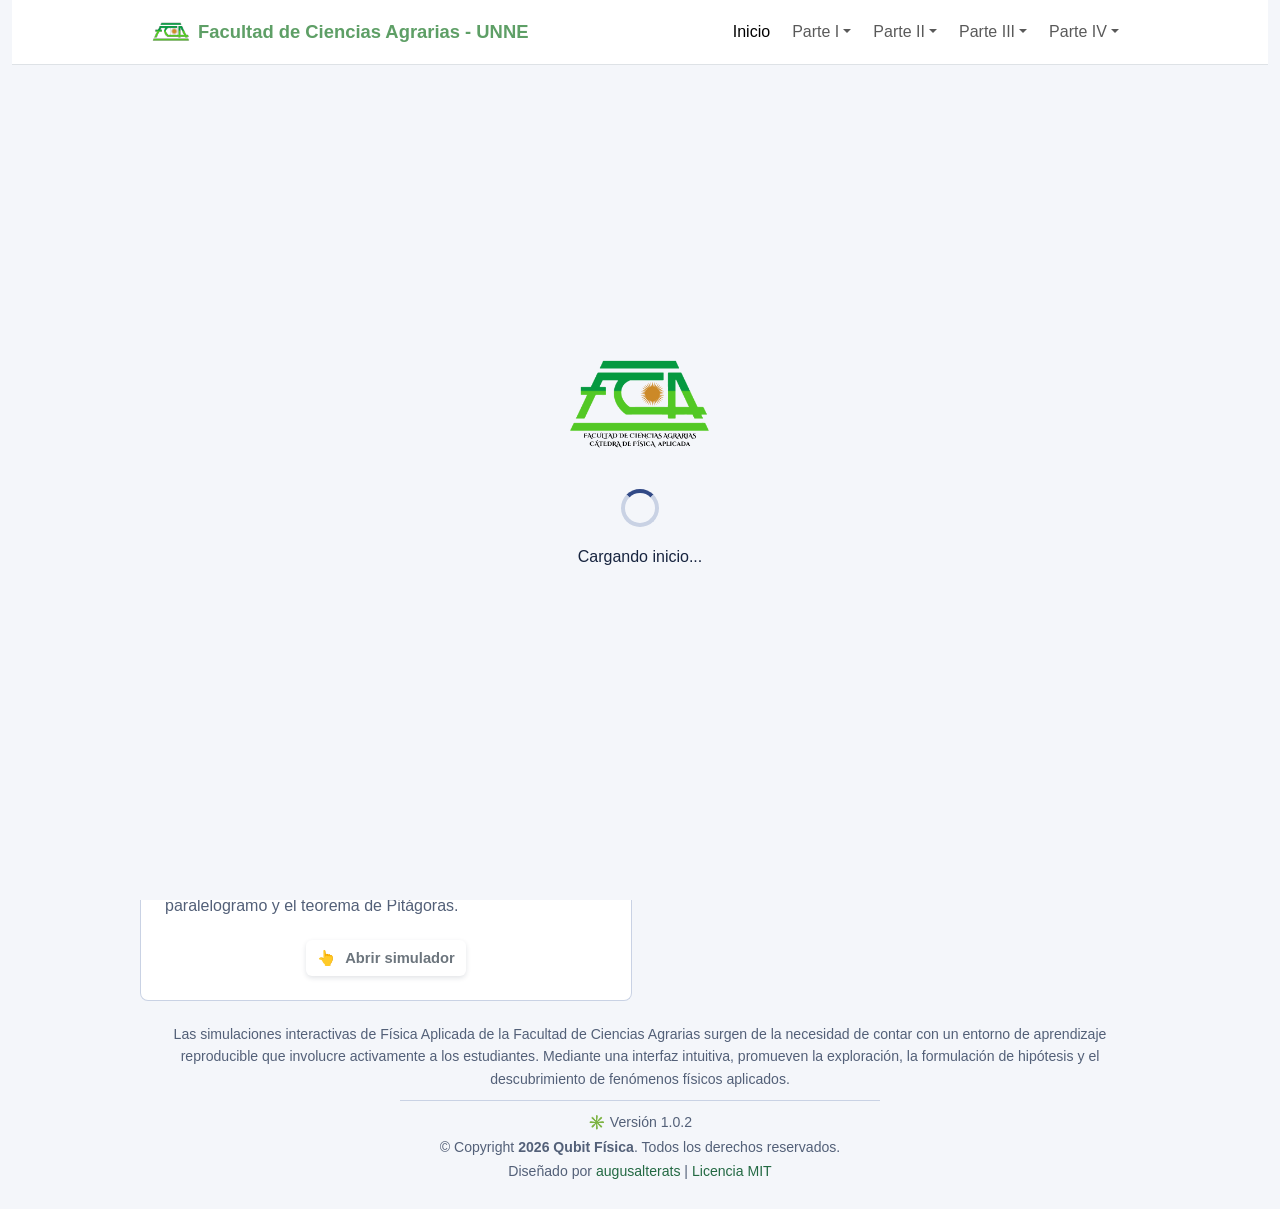
==== index.html @ 353f34c0 "fuerzas" ====
<!doctype html>
<html lang="es">

<head>
  <meta charset="utf-8">
  <meta name="viewport" content="width=device-width, initial-scale=1">
  <meta name="description" content="Selecciona un instrumento para practicar mediciones de Física.">
  <title>Simuladores | Física Aplicada</title>
  <link rel="icon" type="image/svg+xml" href="icoQubit.svg">
  <link href="https://cdn.jsdelivr.net/npm/bootstrap@5.3.3/dist/css/bootstrap.min.css" rel="stylesheet">
  <style>
    :root {
      color-scheme: light;
      --tinta: #17243f;
      --azul: #314986;
      --verde: #236943;
      --verde-marca: #4b8f57;
      --verde-marca-claro: #5e9f66;
      --fondo: #f4f6fa;
      --linea: #c9d2e4;
    }

    * {
      box-sizing: border-box;
    }

    body {
      min-height: 100vh;
      margin: 0;
      padding: 0 12px 24px;
      background: var(--fondo);
      color: var(--tinta);
      font-family: Arial, sans-serif;
    }

    #particulas {
      position: fixed;
      z-index: 0;
      inset: 0;
      display: block;
      width: 100%;
      height: 100%;
      pointer-events: none;
    }

    .barra-sitio {
      position: relative;
      z-index: 11;
    }

    .barra-sitio .container {
      max-width: 1000px;
    }

    .navbar-brand img {
      width: 38px;
      height: 38px;
      object-fit: contain;
    }

    .navbar-brand {
      color: var(--verde-marca-claro);
      transition: color .18s ease;
    }

    .navbar-brand:hover,
    .navbar-brand:focus {
      color: #3e7f49;
    }

    .barra-sitio .nav-link {
      border: 1px solid transparent;
      border-radius: 6px;
      transition: border-color .18s ease, box-shadow .18s ease;
    }

    .barra-sitio .nav-link:hover,
    .barra-sitio .nav-link:focus-visible {
      background: transparent;
      border-color: var(--azul);
      color: var(--azul);
      box-shadow: 0 2px 7px #17243f24;
    }

    .pantalla-carga {
      position: fixed;
      inset: 0;
      z-index: 10;
      display: flex;
      flex-direction: column;
      align-items: center;
      justify-content: center;
      gap: 18px;
      background: var(--fondo);
      pointer-events: none;
      transition: opacity .35s, visibility .35s;
    }

    .pantalla-carga.oculta {
      opacity: 0;
      visibility: hidden;
    }

    .gif-qubit {
      width: 140px;
      height: 140px;
      object-fit: contain;
    }

    .spinner {
      width: 38px;
      height: 38px;
      border: 4px solid var(--linea);
      border-top-color: var(--azul);
      border-radius: 50%;
      animation: girar .8s linear infinite;
    }

    @keyframes girar {
      to {
        transform: rotate(360deg);
      }
    }

    main {
      position: relative;
      z-index: 1;
      width: min(100%, 1000px);
      margin: 32px auto 0;
    }

    header {
      margin-bottom: 28px;
    }

    .sobrelinea {
      margin: 0 0 8px;
      color: var(--verde);
      font-size: .82rem;
      font-weight: 700;
      text-transform: uppercase;
    }

    h1 {
      margin: 0;
      color: var(--azul);
      font-size: clamp(1.8rem, 5vw, 2.5rem);
    }

    header p {
      margin: 10px 0 0;
      color: #536078;
      line-height: 1.5;
    }

    .opciones {
      display: grid;
      grid-template-columns: repeat(2, minmax(0, 1fr));
      gap: 16px;
    }

    .opcion {
      min-height: 210px;
      display: flex;
      flex-direction: column;
      align-items: flex-start;
      padding: 24px;
      border: 1px solid var(--linea);
      border-top: 4px solid var(--azul);
      border-radius: 8px;
      background: #fff;
      color: inherit;
      text-decoration: none;
      transition: border-color .18s ease, transform .18s ease, box-shadow .18s ease;
    }

    .opcion:last-child {
      border-top-color: var(--verde);
    }

    .opcion:hover {
      transform: translateY(-3px);
      box-shadow: 0 8px 22px #14204218;
    }

    .opcion:focus-visible {
      outline: 3px solid #c2410c;
      outline-offset: 3px;
    }

    .simbolo {
      display: block;
      width: 48px;
      height: 48px;
      margin-bottom: 14px;
      color: var(--azul);
    }

    .simbolo svg {
      display: block;
      width: 100%;
      height: 100%;
      color: var(--azul);
    }

    .simbolo svg * {
      fill: none;
      stroke: currentColor;
      stroke-width: 2.2;
      stroke-linecap: round;
      stroke-linejoin: round;
    }

    .simbolo svg .brote {
      stroke: var(--verde);
    }

    .opcion:last-child .simbolo {
      color: var(--verde);
    }

    h2 {
      margin: 0;
      font-size: 1.3rem;
    }

    .descripcion {
      margin: 8px 0 22px;
      color: #536078;
      line-height: 1.45;
    }

    .abrir {
      display: inline-flex;
      align-items: center;
      align-self: center;
      gap: 10px;
      margin-top: auto;
      padding: 7px 11px;
      border-radius: 6px;
      background: #fff;
      box-shadow: 0 2px 5px #17243f20;
      color: var(--azul);
      font-size: .92rem;
      font-weight: 700;
      transition: background-color .18s ease, box-shadow .18s ease;
    }

    .opcion:last-child .abrir {
      color: var(--verde);
    }

    .opcion:hover .abrir {
      background: #fff;
      box-shadow: 0 4px 9px #17243f30;
    }

    .opcion:last-child:hover .abrir {
      background: #fff;
    }

    .abrir>span {
      transition: transform .18s ease;
    }

    .opcion:hover .abrir>span {
      transform: translateX(3px);
    }

    footer {
      position: relative;
      z-index: 1;
      margin: 22px auto 0;
      color: #536078;
      font-size: .88rem;
      line-height: 1.6;
      text-align: center;
    }

    footer p {
      margin: 2px 0;
    }

    footer .presentacion {
      text-align: center;
    }

    .separador-version {
      width: min(480px, 85%);
      margin: 10px auto;
      border: 0;
      border-top: 1px solid var(--linea);
      opacity: 1;
    }

    footer a {
      color: var(--verde);
      text-decoration: none;
    }

    @media (max-width: 600px) {
      body {
        padding: 0 12px 16px;
      }

      main {
        margin-top: 22px;
      }

      .opciones {
        grid-template-columns: 1fr;
      }

      .opcion {
        min-height: 180px;
      }
    }

    @media (prefers-reduced-motion: reduce) {

      *,
      *::before,
      *::after {
        transition-duration: .01ms !important;
      }

      .spinner {
        animation: none;
      }
    }

    .menu-parte {
      max-width: calc(100vw - 24px);
      max-height: 70vh;
      overflow-y: auto;
    }

    .menu-parte .dropdown-header {
      white-space: normal;
      overflow-wrap: anywhere;
    }

    .menu-parte .titulo-parte {
      color: var(--azul);
      font-weight: 700;
    }
  </style>
  <link rel="stylesheet" href="responsive.css">
</head>

<body>
  <canvas id="particulas" aria-hidden="true"></canvas>
  <div class="pantalla-carga" id="pantallaCarga" role="status" aria-live="polite">
    <img class="gif-qubit" src="qubit.gif" alt="Qubit">
    <span class="spinner" aria-hidden="true"></span>
    <span>Cargando inicio...</span>
  </div>
  <nav class="navbar navbar-expand-xl bg-white border-bottom barra-sitio" aria-label="Navegación principal">
    <div class="container">
      <a class="navbar-brand d-flex align-items-center gap-2 fw-bold" href="index.html"><img src="logoQubit.svg"
          alt=""><span>Facultad de Ciencias Agrarias - UNNE</span></a>
      <button class="navbar-toggler" type="button" data-bs-toggle="collapse" data-bs-target="#menuPrincipal"
        aria-controls="menuPrincipal" aria-expanded="false" aria-label="Abrir o cerrar navegación">
        <span class="navbar-toggler-icon"></span>
      </button>
      <div class="collapse navbar-collapse" id="menuPrincipal">
        <div class="navbar-nav ms-auto gap-1">
          <a class="nav-link active" href="index.html" aria-current="page">Inicio</a>
          <div class="nav-item dropdown">
            <button class="nav-link dropdown-toggle" type="button" data-bs-toggle="dropdown" aria-expanded="false">Parte
              I</button>
            <ul class="dropdown-menu menu-parte">
              <li>
                <h6 class="dropdown-header titulo-parte">MECÁNICA</h6>
              </li>
              <li>
                <hr class="dropdown-divider">
              </li>
              <li>
                <h6 class="dropdown-header">UNIDAD 1 - MEDICIONES</h6>
              </li>
              <li><a class="dropdown-item" href="vernier.html">Calibre Vernier</a></li>
              <li><a class="dropdown-item" href="micrometro.html">Micrómetro</a></li>
              <li><a class="dropdown-item" href="pipeta.html">Pipeta graduada</a></li>
              <li><a class="dropdown-item" href="probeta.html">Probeta graduada</a></li>
              <li>
                <hr class="dropdown-divider">
              </li>
              <li>
                <h6 class="dropdown-header">UNIDAD 2 - ESTÁTICA</h6>
              </li>
              <li><a class="dropdown-item" href="fuerzas.html">Fuerzas en el plano XY</a></li>
              <li>
                <hr class="dropdown-divider">
              </li>
              <li>
                <h6 class="dropdown-header">UNIDAD 3 - CINEMÁTICA</h6>
              </li>
              <li><button class="dropdown-item" type="button" disabled>Próximamente</button></li>
              <li>
                <hr class="dropdown-divider">
              </li>
              <li>
                <h6 class="dropdown-header">UNIDAD 4 - DINÁMICA</h6>
              </li>
              <li><button class="dropdown-item" type="button" disabled>Próximamente</button></li>
              <li>
                <hr class="dropdown-divider">
              </li>
              <li>
                <h6 class="dropdown-header">UNIDAD 5 - TRABAJO Y ENERGÍA</h6>
              </li>
              <li><button class="dropdown-item" type="button" disabled>Próximamente</button></li>
            </ul>
          </div>
          <div class="nav-item dropdown">
            <button class="nav-link dropdown-toggle" type="button" data-bs-toggle="dropdown" aria-expanded="false">Parte
              II</button>
            <ul class="dropdown-menu menu-parte">
              <li>
                <h6 class="dropdown-header titulo-parte">ESTÁTICA Y DINÁMICA DE LOS FLUIDOS</h6>
              </li>
              <li>
                <hr class="dropdown-divider">
              </li>
              <li>
                <h6 class="dropdown-header">UNIDAD 6 - HIDROSTÁTICA</h6>
              </li>
              <li><button class="dropdown-item" type="button" disabled>Próximamente</button></li>
              <li>
                <hr class="dropdown-divider">
              </li>
              <li>
                <h6 class="dropdown-header">UNIDAD 7 - HIDRODINÁMICA</h6>
              </li>
              <li><button class="dropdown-item" type="button" disabled>Próximamente</button></li>
              <li>
                <hr class="dropdown-divider">
              </li>
              <li>
                <h6 class="dropdown-header">UNIDAD 8 - FENÓMENOS DE TRANSPORTE</h6>
              </li>
              <li><button class="dropdown-item" type="button" disabled>Próximamente</button></li>
              <li>
                <hr class="dropdown-divider">
              </li>
              <li>
                <h6 class="dropdown-header">UNIDAD 9 - FENÓMENOS DE SUPERFICIE</h6>
              </li>
              <li><button class="dropdown-item" type="button" disabled>Próximamente</button></li>
            </ul>
          </div>
          <div class="nav-item dropdown">
            <button class="nav-link dropdown-toggle" type="button" data-bs-toggle="dropdown" aria-expanded="false">Parte
              III</button>
            <ul class="dropdown-menu menu-parte">
              <li>
                <h6 class="dropdown-header titulo-parte">CALOR Y TERMODINÁMICA</h6>
              </li>
              <li>
                <hr class="dropdown-divider">
              </li>
              <li>
                <h6 class="dropdown-header">UNIDAD 10 - CALOR Y TEMPERATURA</h6>
              </li>
              <li><button class="dropdown-item" type="button" disabled>Próximamente</button></li>
              <li>
                <hr class="dropdown-divider">
              </li>
              <li>
                <h6 class="dropdown-header">UNIDAD 11 - TRABAJO EN TERMODINÁMICA</h6>
              </li>
              <li><button class="dropdown-item" type="button" disabled>Próximamente</button></li>
            </ul>
          </div>
          <div class="nav-item dropdown">
            <button class="nav-link dropdown-toggle" type="button" data-bs-toggle="dropdown" aria-expanded="false">Parte
              IV</button>
            <ul class="dropdown-menu menu-parte">
              <li>
                <h6 class="dropdown-header titulo-parte">ELECTRICIDAD Y MAGNETISMO</h6>
              </li>
              <li>
                <hr class="dropdown-divider">
              </li>
              <li>
                <h6 class="dropdown-header">UNIDAD 12 - CAMPO ELÉCTRICO</h6>
              </li>
              <li><button class="dropdown-item" type="button" disabled>Próximamente</button></li>
              <li>
                <hr class="dropdown-divider">
              </li>
              <li>
                <h6 class="dropdown-header">UNIDAD 13 - CIRCUITOS DE CORRIENTE CONTINUA</h6>
              </li>
              <li><button class="dropdown-item" type="button" disabled>Próximamente</button></li>
              <li>
                <hr class="dropdown-divider">
              </li>
              <li>
                <h6 class="dropdown-header">UNIDAD 14 - CAMPO MAGNÉTICO Y FEM INDUCIDA</h6>
              </li>
              <li><button class="dropdown-item" type="button" disabled>Próximamente</button></li>
              <li>
                <hr class="dropdown-divider">
              </li>
              <li>
                <h6 class="dropdown-header">UNIDAD 15 - ONDAS Y ESPECTRO ELECTROMAGNÉTICO</h6>
              </li>
              <li><button class="dropdown-item" type="button" disabled>Próximamente</button></li>
            </ul>
          </div>
        </div>
      </div>
    </div>
  </nav>
  <main inert>
    <header>
      <p class="sobrelinea">Física Aplicada · Departamento de Física y Química </p>
      <h1>Simulaciones interactivas de Física Aplicada</h1>
      <p>Selecciona el simulador que quieres utilizar.</p>
    </header>
    <nav class="opciones" aria-label="Simuladores disponibles">
      <a class="opcion card" href="vernier.html">
        <span class="simbolo" aria-hidden="true">
          <svg viewBox="0 0 56 56" focusable="false">
            <path d="M7 21h42v14H7zM13 21v8M19 21v5M25 21v8M31 21v5M37 21v8M43 21v5" />
            <path d="M30 35v8h14v-8M33 39h8M35 39v3M38 39v2M41 39v3" />
          </svg>
        </span>
        <h2>Calibre Vernier</h2>
        <p class="descripcion">Practica la lectura de la regla principal y el nonio.</p>
        <span class="abrir text-secondary"><span aria-hidden="true">👆</span>Abrir simulador</span>
      </a>
      <a class="opcion card" href="micrometro.html">
        <span class="simbolo" aria-hidden="true">
          <svg viewBox="0 0 56 56" focusable="false">
            <path d="M43 10H29a18 18 0 1 0 0 36h14M43 10v11M43 46V35" />
            <path d="M25 28h5M36 28h4M40 24v8h4M44 22h7v12h-7zM47 24v2M49 24v2M47 30v2M49 30v2" />
            <path class="brote" d="M30 28c1-5 5-7 7-5-1 4-3 5-7 5m1-1 4-3" />
          </svg>
        </span>
        <h2>Micrómetro</h2>
        <p class="descripcion">Practica la lectura del manguito, el tambor y el nonio.</p>
        <span class="abrir text-secondary"><span aria-hidden="true">👆</span>Abrir simulador</span>
      </a>
      <a class="opcion card" href="pipeta.html">
        <span class="simbolo" aria-hidden="true"><svg viewBox="0 0 56 56"><path d="M22 5v35l6 11 6-11V5M22 17h12M22 23h7M22 29h12M22 35h7"/><path class="brote" d="M23 20q5 6 10 0"/></svg></span>
        <h2>Pipeta graduada</h2>
        <p class="descripcion">Practica el enrase con menisco cóncavo o convexo y distintas divisiones de escala.</p>
        <span class="abrir text-secondary"><span aria-hidden="true">👆</span>Abrir simulador</span>
      </a>
      <a class="opcion card" href="probeta.html">
        <span class="simbolo" aria-hidden="true"><svg viewBox="0 0 56 56" focusable="false"><path d="M19 5v37h18V5M17 5h22M25 42v5h6v-5M14 47h28v5H14zM28 12h9M32 19h5M28 26h9M32 33h5"/><path class="brote" d="M20 22q8 6 16 0"/></svg></span>
        <h2>Probeta graduada</h2>
        <p class="descripcion">Practica la lectura del volumen y el enrase con distintos meniscos y divisiones de escala.</p>
        <span class="abrir text-secondary"><span aria-hidden="true">👆</span>Abrir simulador</span>
      </a>
      <a class="opcion card" href="fuerzas.html">
        <span class="simbolo" aria-hidden="true"><svg viewBox="0 0 56 56"><path d="M8 46h40M10 48V8M10 44l30-28M32 16h8v8M10 44h30M34 38l6 6-6 6M10 44V16M4 22l6-6 6 6"/><path class="brote" d="M10 16h30v28"/></svg></span>
        <h2>Fuerzas en el plano XY</h2>
        <p class="descripcion">Compone y descompone fuerzas con el método del paralelogramo y el teorema de Pitágoras.</p>
        <span class="abrir text-secondary"><span aria-hidden="true">👆</span>Abrir simulador</span>
      </a>
    </nav>
    <footer>
      <p class="presentacion">Las simulaciones interactivas de Física Aplicada de la Facultad de Ciencias Agrarias surgen de la necesidad de
        contar con un entorno de aprendizaje reproducible que involucre activamente a los estudiantes. Mediante una
        interfaz intuitiva, promueven la exploración, la formulación de hipótesis y el descubrimiento de fenómenos
        físicos aplicados.</p>
      <hr class="separador-version">
      <p><span class="icono-version">✳️</span> Versión <span data-app-version></span></p>
      <p>© Copyright <strong>2026 Qubit Física</strong>. Todos los derechos reservados.</p>
      <p>Diseñado por <a href="https://github.com/qubitfisica">augusalterats</a> | <a
          href="https://qubitfisica.com.ar/LICENSE.md">Licencia MIT</a></p>
    </footer>
  </main>
  <script src="https://cdn.jsdelivr.net/npm/bootstrap@5.3.3/dist/js/bootstrap.bundle.min.js"></script>
  <script src="particulas.js"></script>
  <script src="version.js"></script>
  <script>
    window.addEventListener('load', () => setTimeout(() => {
      document.querySelector('#pantallaCarga').classList.add('oculta');
      document.querySelector('main').removeAttribute('inert');
    }, 2000));
  </script>
</body>

</html>
---- responsive.css ----
/* Shared navigation and mobile layout for all three pages. */
.barra-sitio .container { gap: 12px; }
.barra-sitio .navbar-brand {
  min-width: 0;
  margin-right: 0;
  white-space: normal;
  font-size: clamp(.9rem, 2.4vw, 1.15rem);
  line-height: 1.3;
}
.barra-sitio .navbar-brand img { flex-shrink: 0; }
.barra-sitio .navbar-brand span { overflow-wrap: anywhere; }
.barra-sitio .navbar-toggler {
  flex-shrink: 0;
  min-width: 44px;
  min-height: 44px;
  padding: 6px 8px;
  background: transparent;
}
.barra-sitio .nav-link { min-height: 44px; padding: 10px 12px; text-align: left; }
.barra-sitio .dropdown-item { min-height: 44px; white-space: normal; overflow-wrap: anywhere; }
.barra-sitio .dropdown-menu { width: min(350px, calc(100vw - 48px)); }
.barra-sitio .navbar-nav > .dropdown:last-child .dropdown-menu { right: 0; left: auto; }
main, .encabezado h1, fieldset { min-width: 0; }
.control-grupo { display: flex; align-items: center; gap: 10px; min-width: 0; }
.control-grupo > label { flex-shrink: 0; }
footer, .nota, #lectura { overflow-wrap: anywhere; }
.zoom-instrumento { min-width: 0; margin-bottom: 16px; }
.zoom-controles { display: flex; flex-wrap: wrap; align-items: center; gap: 8px; }
.zoom-controles > span { font-weight: bold; }
.zoom-controles button { min-width: 44px; min-height: 44px; }
.zoom-controles button:disabled { opacity: .45; cursor: default; }
.zoom-controles button:focus-visible, .escala-ventana:focus-visible { outline: 3px solid #c2410c; outline-offset: 2px; }
.zoom-nivel { min-width: 65px; text-align: center; font-weight: bold; }
.zoom-ayuda { margin: 8px 0; color: #536078; font-size: .9rem; }
.escala-ventana { width: 100%; overflow-x: auto; border: 1px solid #c9d2e4; border-radius: 8px; }
.escala-ventana canvas { max-width: none; border: 0; border-radius: 0; }
.zoom-instrumento[data-zoom-eje="vertical"] .escala-ventana { aspect-ratio: 1000 / 760; overflow: auto; }
.zoom-recorrido { display: block; margin-top: 8px; }
.zoom-recorrido[hidden] { display: none; }
.zoom-recorrido input[type="range"] { display: block; width: 100%; min-height: 44px; }

@media (max-width: 1199.98px) {
  .barra-sitio .navbar-brand { flex: 1; }
  .barra-sitio .navbar-collapse { flex-basis: 100%; }
  .barra-sitio .navbar-nav { padding-top: 8px; border-top: 1px solid #c9d2e4; }
  .barra-sitio .dropdown-menu {
    width: 100%;
    max-width: 100%;
    max-height: 55vh;
    max-height: 55dvh;
    margin-top: 4px;
  }
}

@media (max-width: 600px) {
  .barra-sitio .container { padding-inline: 0; gap: 8px; }
  .barra-sitio .navbar-brand img { width: 32px; height: 32px; }
  .opcion { padding: 20px; }
  .abrir { min-height: 44px; }
  .encabezado { align-items: flex-start; gap: 10px; }
  #panel { display: grid; grid-template-columns: minmax(0, 1fr) minmax(0, 1fr); gap: 12px; }
  #panel > button, #panel > output { grid-column: 1 / -1; }
  #panel > .control-grupo { grid-column: 1 / -1; display: grid; grid-template-columns: minmax(0, 1fr) minmax(0, 1fr); gap: 12px; }
  .control-grupo > label { align-self: center; }
  #panel input[type="range"] { width: 100%; min-width: 0; min-height: 44px; }
  #panel .form-select { width: 100% !important; min-width: 0; min-height: 44px; }
  #lectura { width: 100%; margin-left: 0; font-size: 1rem; }
  fieldset label { min-height: 44px; }
  fieldset input[type="checkbox"] { flex-shrink: 0; width: 18px; height: 18px; }
  .ecuacion { font-size: 1rem; }
  code { white-space: normal; overflow-wrap: anywhere; }
}
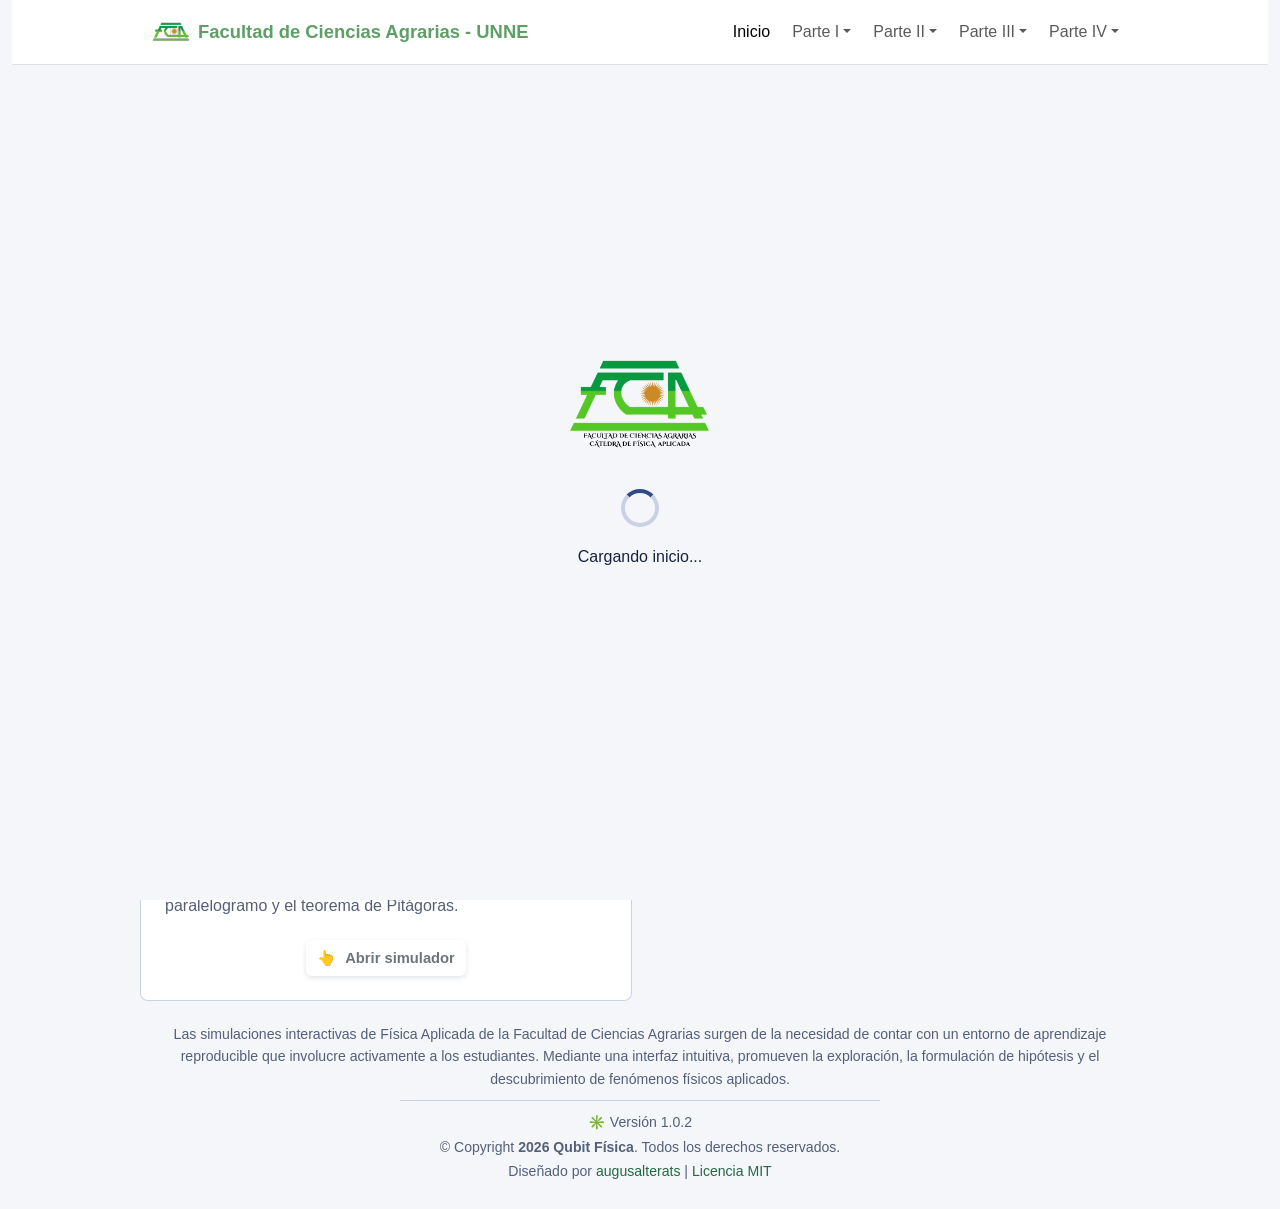
==== commit 8f4503d4: "commit" ====
--- a/index.html
+++ b/index.html
@@ -166,7 +166,7 @@
       align-items: flex-start;
       padding: 24px;
       border: 1px solid var(--linea);
-      border-top: 4px solid var(--azul);
+      border-top: 4px solid var(--bs-primary);
       border-radius: 8px;
       background: #fff;
       color: inherit;
@@ -174,8 +174,20 @@
       transition: border-color .18s ease, transform .18s ease, box-shadow .18s ease;
     }
 
-    .opcion:last-child {
-      border-top-color: var(--verde);
+    .opcion:nth-child(5n + 2) {
+      border-top-color: var(--bs-success);
+    }
+
+    .opcion:nth-child(5n + 3) {
+      border-top-color: var(--bs-warning);
+    }
+
+    .opcion:nth-child(5n + 4) {
+      border-top-color: var(--bs-danger);
+    }
+
+    .opcion:nth-child(5n + 5) {
+      border-top-color: var(--bs-info);
     }
 
     .opcion:hover {
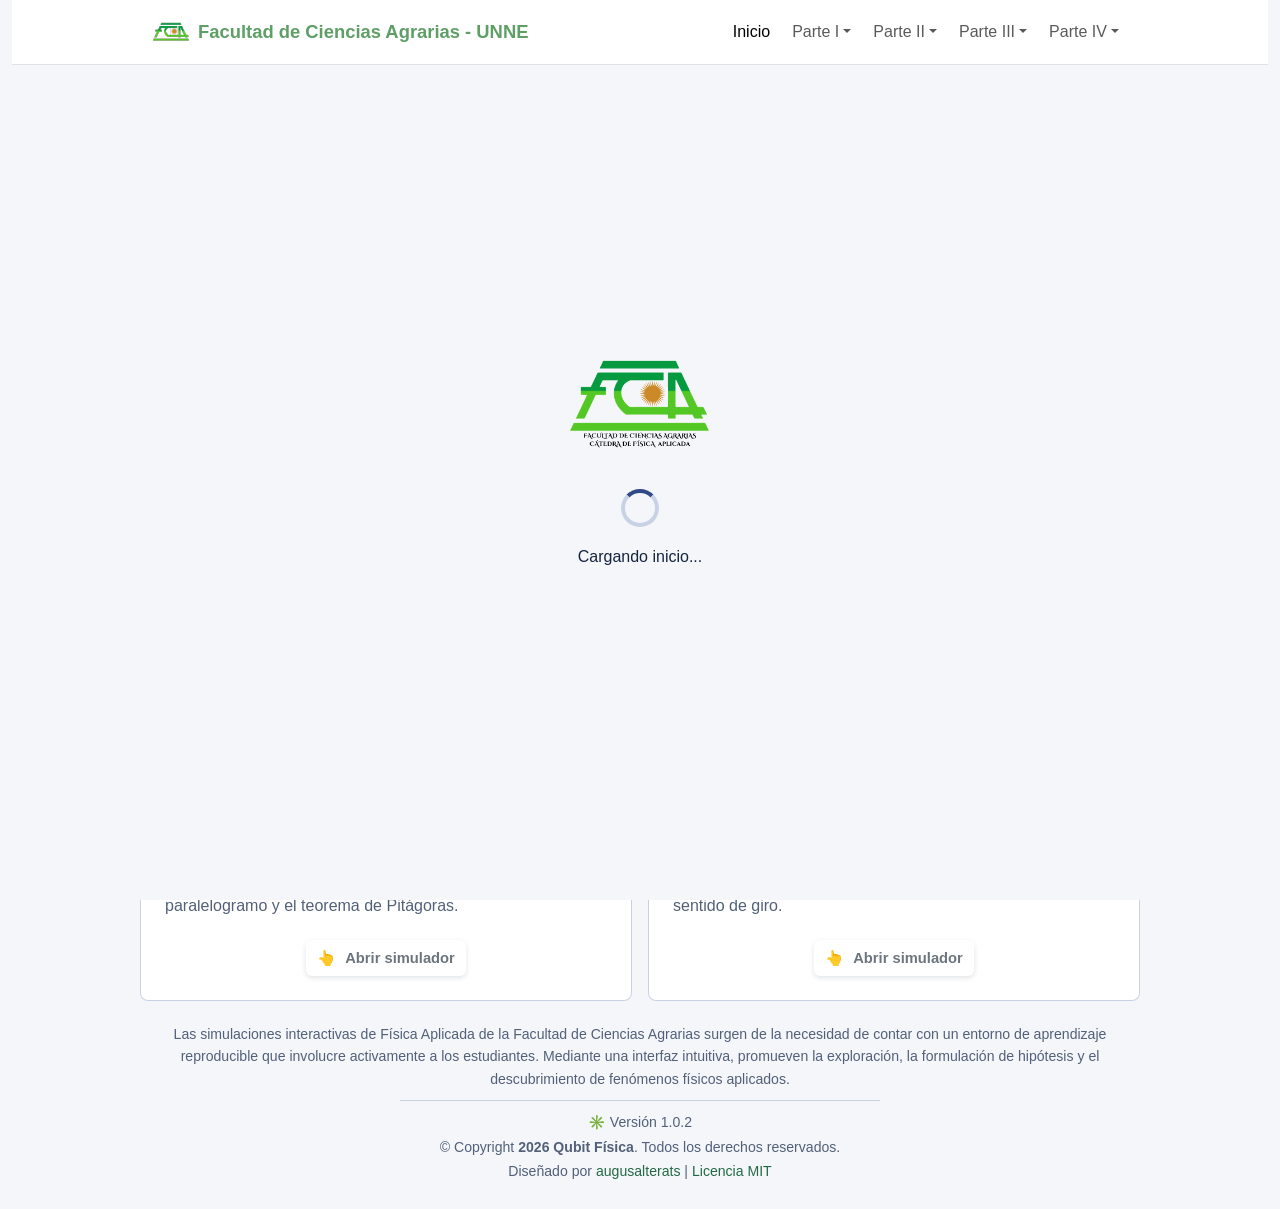
==== commit b87d8c09: "commit 01" ====
--- a/index.html
+++ b/index.html
@@ -402,6 +402,7 @@
                 <h6 class="dropdown-header">UNIDAD 2 - ESTÁTICA</h6>
               </li>
               <li><a class="dropdown-item" href="fuerzas.html">Fuerzas en el plano XY</a></li>
+          <li><a class="dropdown-item" href="torque.html">Torque o momento de una fuerza</a></li>
               <li>
                 <hr class="dropdown-divider">
               </li>
@@ -574,6 +575,12 @@
         <p class="descripcion">Compone y descompone fuerzas con el método del paralelogramo y el teorema de Pitágoras.</p>
         <span class="abrir text-secondary"><span aria-hidden="true">👆</span>Abrir simulador</span>
       </a>
+      <a class="opcion card" href="torque.html">
+        <span class="simbolo" aria-hidden="true"><svg viewBox="0 0 56 56"><path d="M8 36h38M8 31v10M38 36V10M32 16l6-6 6 6"/><path class="brote" d="M12 24a14 14 0 0 1 21-10M27 11l6 3-3 6"/></svg></span>
+        <h2>Torque o momento de una fuerza</h2>
+        <p class="descripcion">Explora el brazo de palanca, el ángulo de aplicación y el sentido de giro.</p>
+        <span class="abrir text-secondary"><span aria-hidden="true">👆</span>Abrir simulador</span>
+      </a>
     </nav>
     <footer>
       <p class="presentacion">Las simulaciones interactivas de Física Aplicada de la Facultad de Ciencias Agrarias surgen de la necesidad de
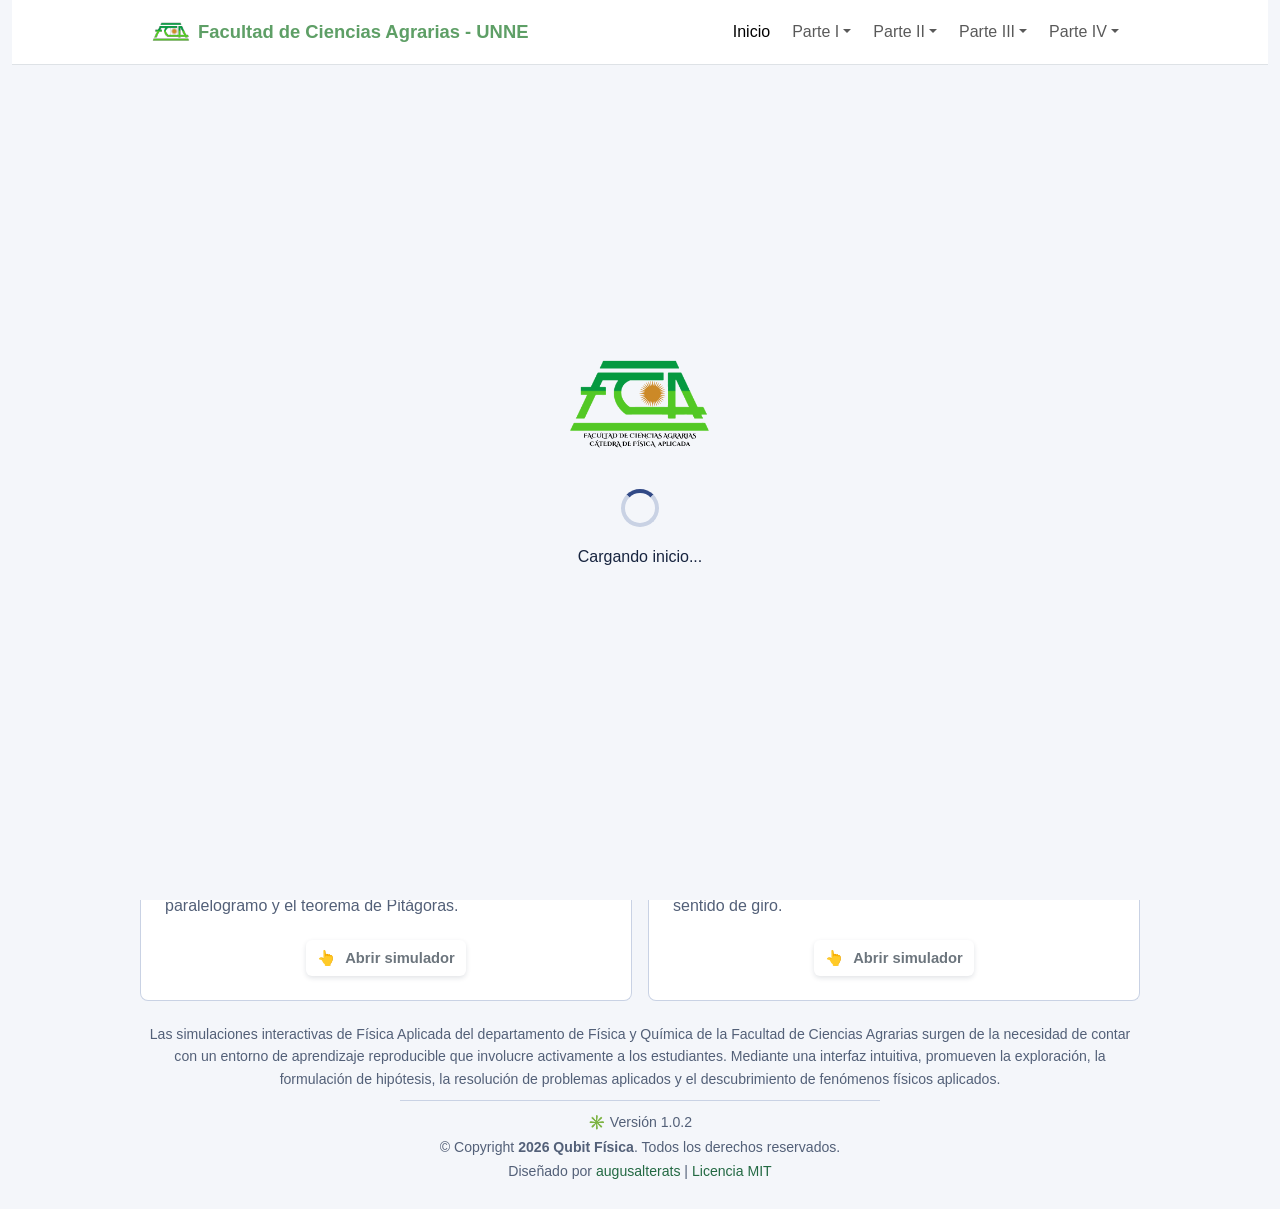
==== commit f13f5ac4: "commit 01" ====
--- a/index.html
+++ b/index.html
@@ -402,7 +402,7 @@
                 <h6 class="dropdown-header">UNIDAD 2 - ESTÁTICA</h6>
               </li>
               <li><a class="dropdown-item" href="fuerzas.html">Fuerzas en el plano XY</a></li>
-          <li><a class="dropdown-item" href="torque.html">Torque o momento de una fuerza</a></li>
+              <li><a class="dropdown-item" href="torque.html">Torque o momento de una fuerza</a></li>
               <li>
                 <hr class="dropdown-divider">
               </li>
@@ -558,35 +558,50 @@
         <span class="abrir text-secondary"><span aria-hidden="true">👆</span>Abrir simulador</span>
       </a>
       <a class="opcion card" href="pipeta.html">
-        <span class="simbolo" aria-hidden="true"><svg viewBox="0 0 56 56"><path d="M22 5v35l6 11 6-11V5M22 17h12M22 23h7M22 29h12M22 35h7"/><path class="brote" d="M23 20q5 6 10 0"/></svg></span>
+        <span class="simbolo" aria-hidden="true"><svg viewBox="0 0 56 56">
+            <path d="M22 5v35l6 11 6-11V5M22 17h12M22 23h7M22 29h12M22 35h7" />
+            <path class="brote" d="M23 20q5 6 10 0" />
+          </svg></span>
         <h2>Pipeta graduada</h2>
         <p class="descripcion">Practica el enrase con menisco cóncavo o convexo y distintas divisiones de escala.</p>
         <span class="abrir text-secondary"><span aria-hidden="true">👆</span>Abrir simulador</span>
       </a>
       <a class="opcion card" href="probeta.html">
-        <span class="simbolo" aria-hidden="true"><svg viewBox="0 0 56 56" focusable="false"><path d="M19 5v37h18V5M17 5h22M25 42v5h6v-5M14 47h28v5H14zM28 12h9M32 19h5M28 26h9M32 33h5"/><path class="brote" d="M20 22q8 6 16 0"/></svg></span>
+        <span class="simbolo" aria-hidden="true"><svg viewBox="0 0 56 56" focusable="false">
+            <path d="M19 5v37h18V5M17 5h22M25 42v5h6v-5M14 47h28v5H14zM28 12h9M32 19h5M28 26h9M32 33h5" />
+            <path class="brote" d="M20 22q8 6 16 0" />
+          </svg></span>
         <h2>Probeta graduada</h2>
-        <p class="descripcion">Practica la lectura del volumen y el enrase con distintos meniscos y divisiones de escala.</p>
+        <p class="descripcion">Practica la lectura del volumen y el enrase con distintos meniscos y divisiones de
+          escala.</p>
         <span class="abrir text-secondary"><span aria-hidden="true">👆</span>Abrir simulador</span>
       </a>
       <a class="opcion card" href="fuerzas.html">
-        <span class="simbolo" aria-hidden="true"><svg viewBox="0 0 56 56"><path d="M8 46h40M10 48V8M10 44l30-28M32 16h8v8M10 44h30M34 38l6 6-6 6M10 44V16M4 22l6-6 6 6"/><path class="brote" d="M10 16h30v28"/></svg></span>
+        <span class="simbolo" aria-hidden="true"><svg viewBox="0 0 56 56">
+            <path d="M8 46h40M10 48V8M10 44l30-28M32 16h8v8M10 44h30M34 38l6 6-6 6M10 44V16M4 22l6-6 6 6" />
+            <path class="brote" d="M10 16h30v28" />
+          </svg></span>
         <h2>Fuerzas en el plano XY</h2>
-        <p class="descripcion">Compone y descompone fuerzas con el método del paralelogramo y el teorema de Pitágoras.</p>
+        <p class="descripcion">Compone y descompone fuerzas con el método del paralelogramo y el teorema de Pitágoras.
+        </p>
         <span class="abrir text-secondary"><span aria-hidden="true">👆</span>Abrir simulador</span>
       </a>
       <a class="opcion card" href="torque.html">
-        <span class="simbolo" aria-hidden="true"><svg viewBox="0 0 56 56"><path d="M8 36h38M8 31v10M38 36V10M32 16l6-6 6 6"/><path class="brote" d="M12 24a14 14 0 0 1 21-10M27 11l6 3-3 6"/></svg></span>
+        <span class="simbolo" aria-hidden="true"><svg viewBox="0 0 56 56">
+            <path d="M8 36h38M8 31v10M38 36V10M32 16l6-6 6 6" />
+            <path class="brote" d="M12 24a14 14 0 0 1 21-10M27 11l6 3-3 6" />
+          </svg></span>
         <h2>Torque o momento de una fuerza</h2>
         <p class="descripcion">Explora el brazo de palanca, el ángulo de aplicación y el sentido de giro.</p>
         <span class="abrir text-secondary"><span aria-hidden="true">👆</span>Abrir simulador</span>
       </a>
     </nav>
     <footer>
-      <p class="presentacion">Las simulaciones interactivas de Física Aplicada de la Facultad de Ciencias Agrarias surgen de la necesidad de
-        contar con un entorno de aprendizaje reproducible que involucre activamente a los estudiantes. Mediante una
-        interfaz intuitiva, promueven la exploración, la formulación de hipótesis y el descubrimiento de fenómenos
-        físicos aplicados.</p>
+      <p class="presentacion">Las simulaciones interactivas de Física Aplicada del departamento de Física y Química de
+        la Facultad de Ciencias Agrarias surgen de la necesidad de contar con un entorno de aprendizaje reproducible que
+        involucre activamente a los estudiantes. Mediante una interfaz intuitiva, promueven la exploración, la
+        formulación de hipótesis, la resolución de problemas aplicados y el descubrimiento de fenómenos físicos
+        aplicados.</p>
       <hr class="separador-version">
       <p><span class="icono-version">✳️</span> Versión <span data-app-version></span></p>
       <p>© Copyright <strong>2026 Qubit Física</strong>. Todos los derechos reservados.</p>
@@ -605,4 +620,4 @@
   </script>
 </body>
 
-</html>
+</html>
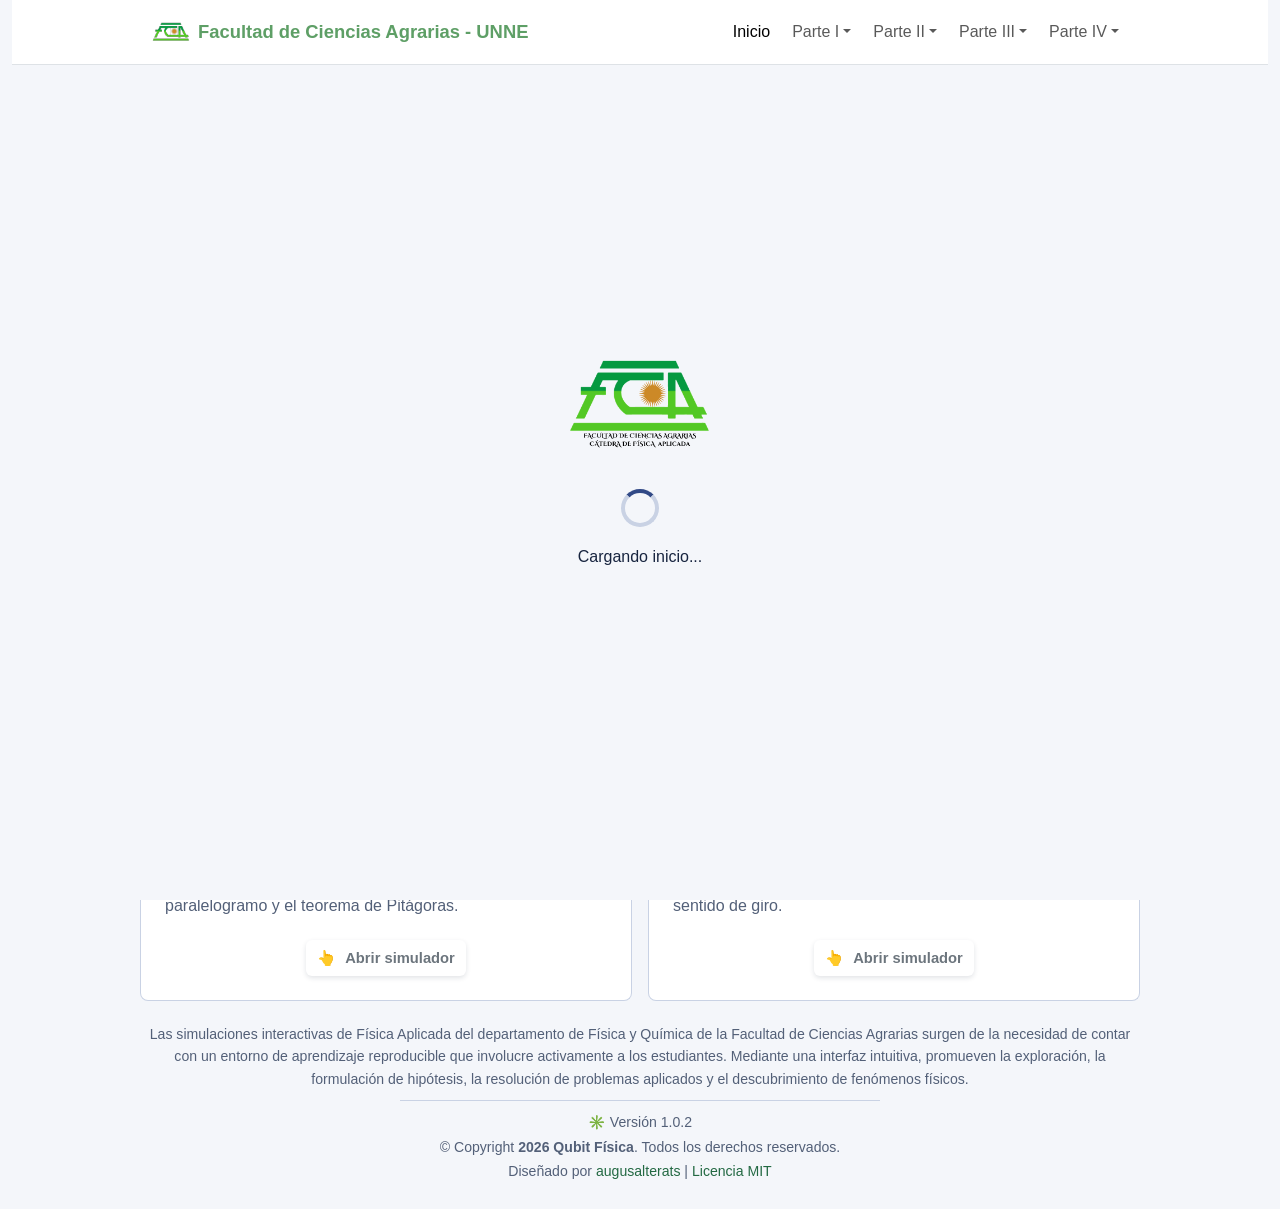
==== commit 590de076: "commit 01" ====
--- a/index.html
+++ b/index.html
@@ -600,8 +600,7 @@
       <p class="presentacion">Las simulaciones interactivas de Física Aplicada del departamento de Física y Química de
         la Facultad de Ciencias Agrarias surgen de la necesidad de contar con un entorno de aprendizaje reproducible que
         involucre activamente a los estudiantes. Mediante una interfaz intuitiva, promueven la exploración, la
-        formulación de hipótesis, la resolución de problemas aplicados y el descubrimiento de fenómenos físicos
-        aplicados.</p>
+        formulación de hipótesis, la resolución de problemas aplicados y el descubrimiento de fenómenos físicos.</p>
       <hr class="separador-version">
       <p><span class="icono-version">✳️</span> Versión <span data-app-version></span></p>
       <p>© Copyright <strong>2026 Qubit Física</strong>. Todos los derechos reservados.</p>
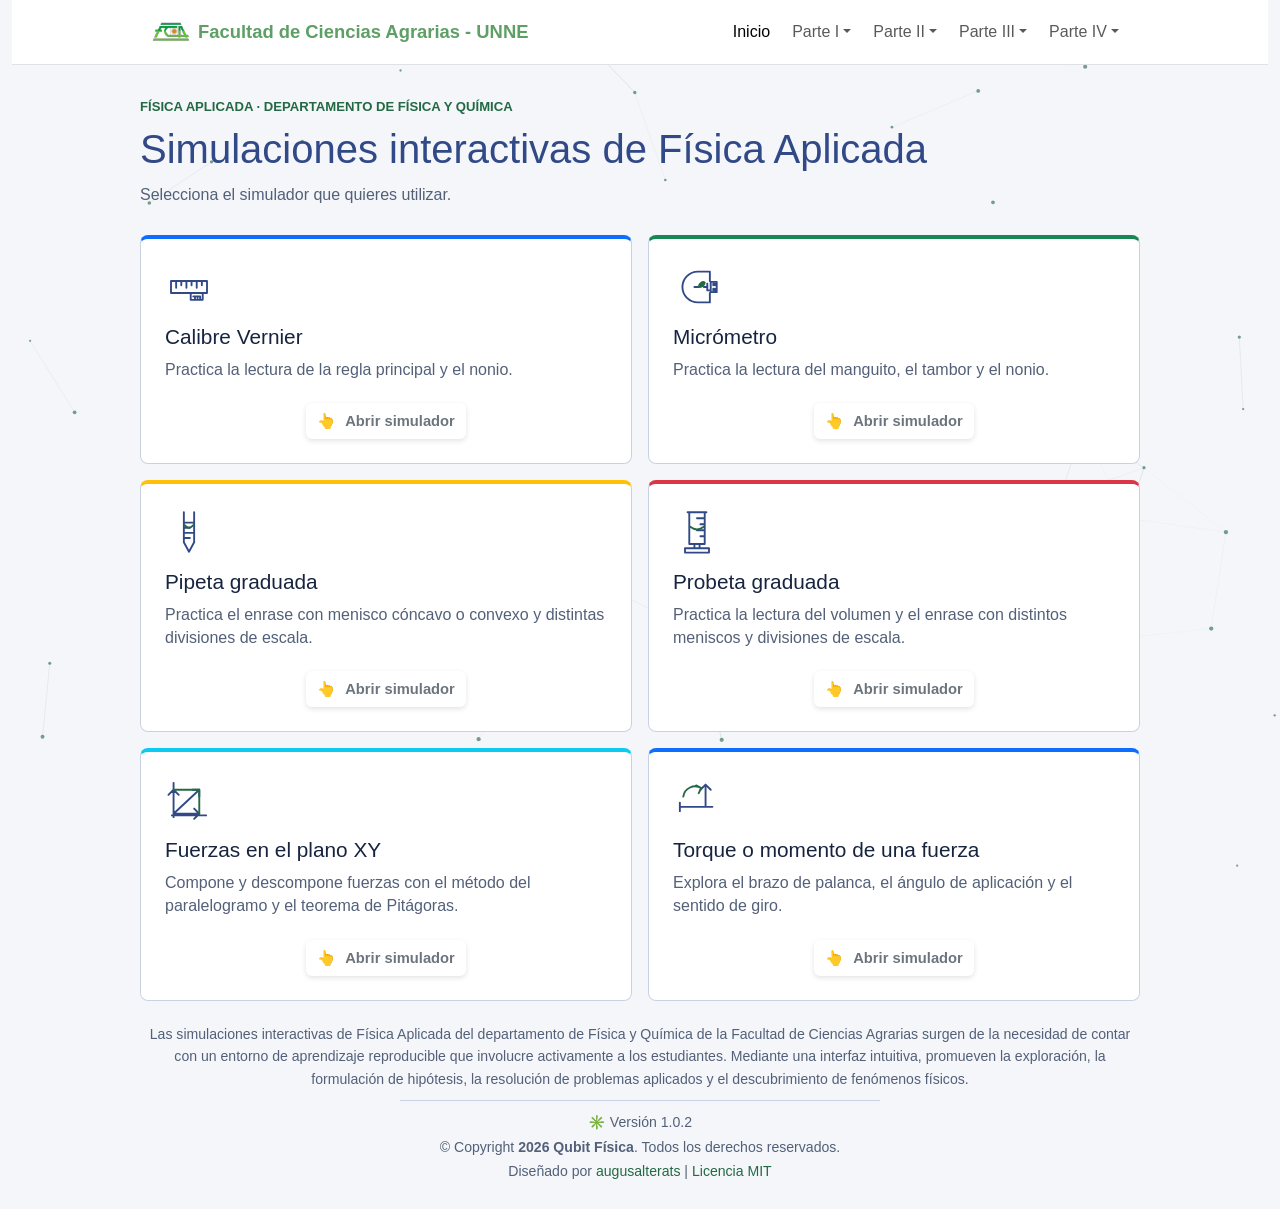
==== commit a7ba96d1: "spinner verde" ====
--- a/index.html
+++ b/index.html
@@ -111,7 +111,7 @@
       width: 38px;
       height: 38px;
       border: 4px solid var(--linea);
-      border-top-color: var(--azul);
+      border-top-color: #81c784;
       border-radius: 50%;
       animation: girar .8s linear infinite;
     }
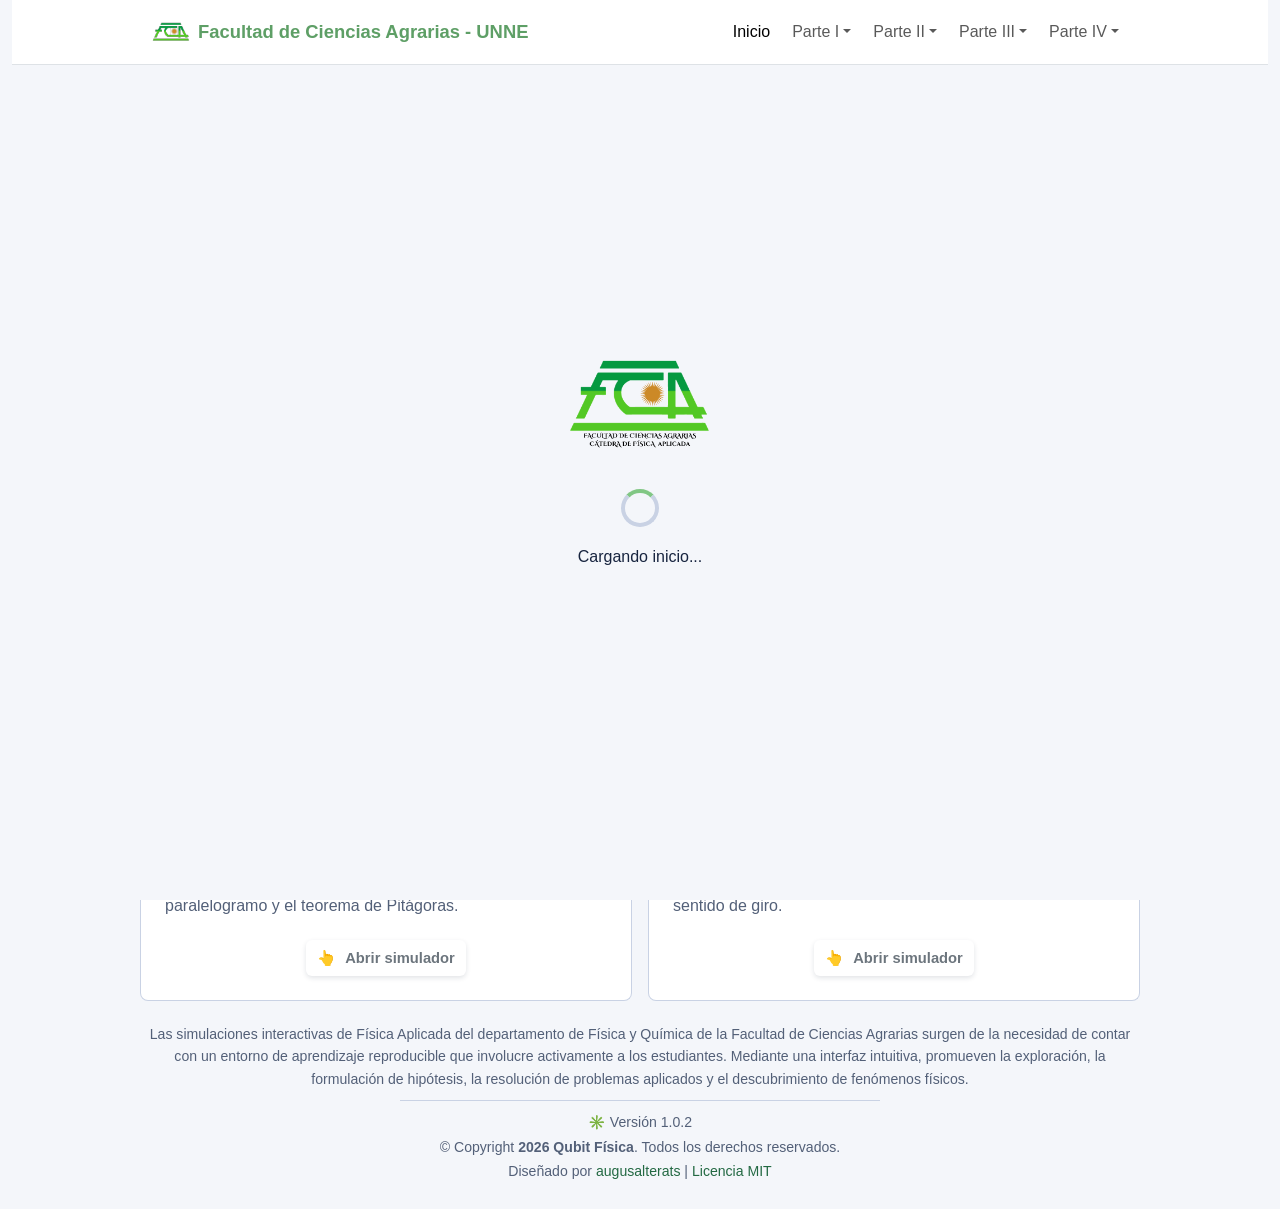
==== commit 05243f89: "commit 01" ====
--- a/index.html
+++ b/index.html
@@ -531,7 +531,7 @@
     <header>
       <p class="sobrelinea">Física Aplicada · Departamento de Física y Química </p>
       <h1>Simulaciones interactivas de Física Aplicada</h1>
-      <p>Selecciona el simulador que quieres utilizar.</p>
+      <p><em>Diseñado disciplinar y pedagógicamente por el Profesor en Física <strong>Augusto Rodrigo Alterats</strong>.</em></p>
     </header>
     <nav class="opciones" aria-label="Simuladores disponibles">
       <a class="opcion card" href="vernier.html">
@@ -619,4 +619,4 @@
   </script>
 </body>
 
-</html>+</html>
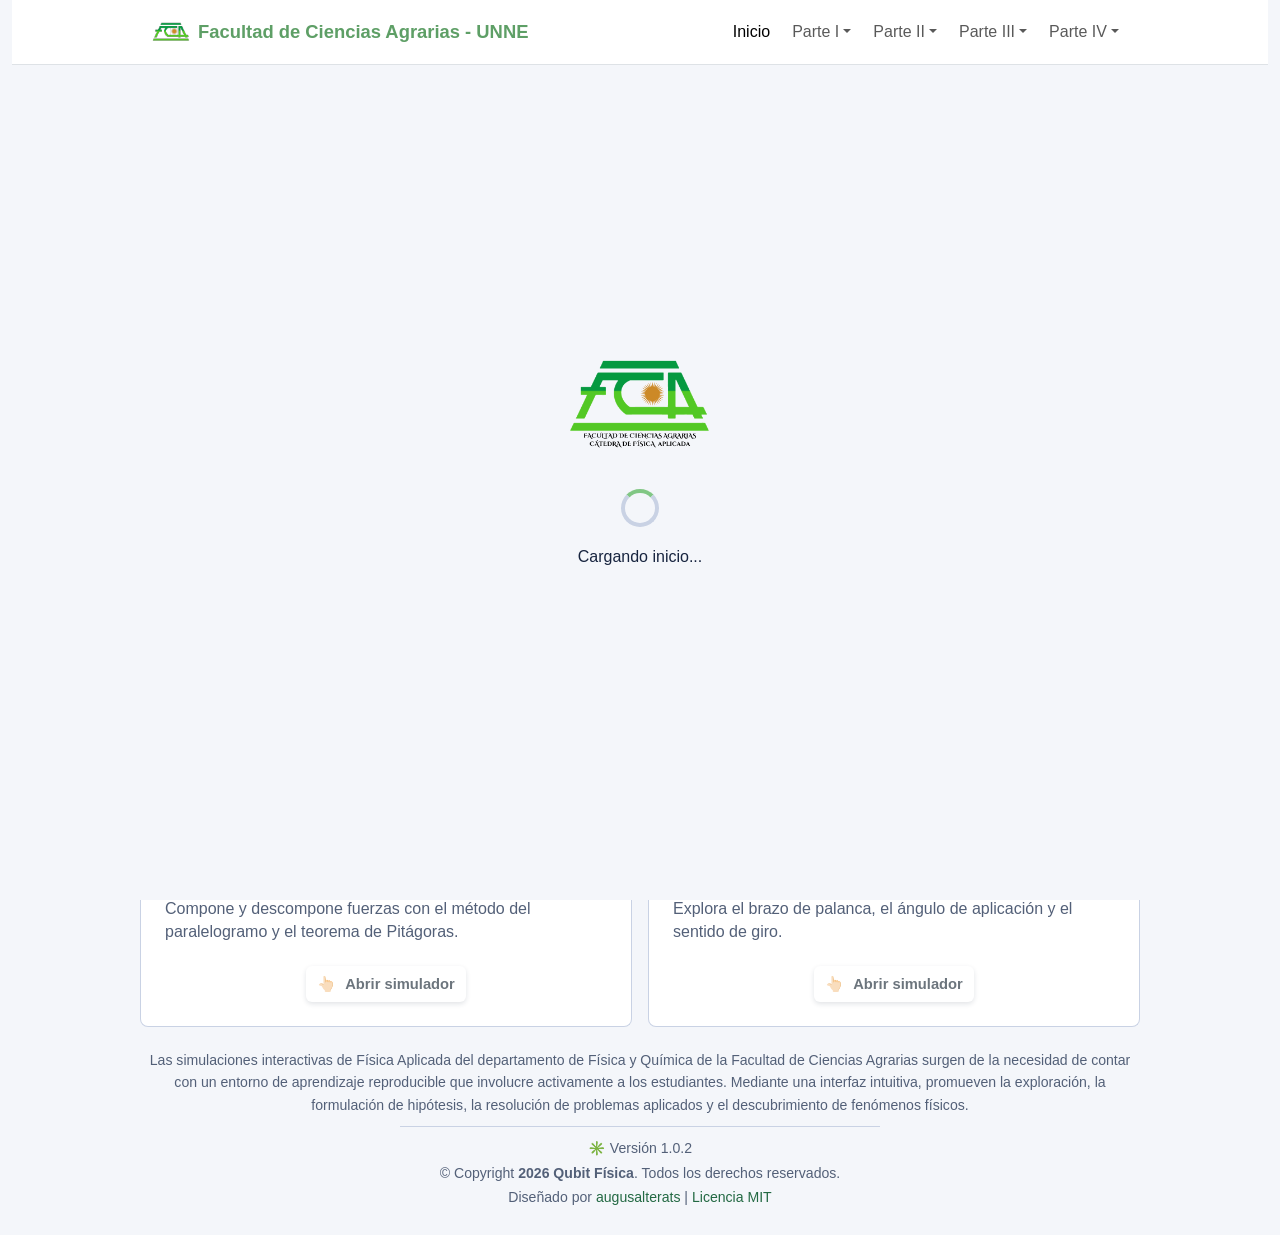
==== commit b69ba68e: "commit 01" ====
--- a/index.html
+++ b/index.html
@@ -151,6 +151,10 @@
       margin: 10px 0 0;
       color: #536078;
       line-height: 1.5;
+    }
+
+    header p + p {
+      margin-top: 2px;
     }
 
     .opciones {
@@ -531,7 +535,8 @@
     <header>
       <p class="sobrelinea">Física Aplicada · Departamento de Física y Química </p>
       <h1>Simulaciones interactivas de Física Aplicada</h1>
-      <p><em>Diseñado disciplinar y pedagógicamente por el Profesor en Física <strong>Augusto Rodrigo Alterats</strong>.</em></p>
+      <p>💡<em> Diseñado disciplinar y pedagógicamente por el Profesor en Física <strong>Augusto Rodrigo Alterats</strong>.</em></p>
+      <p>📌 Selecciona el simulador que quieres utilizar.</p>
     </header>
     <nav class="opciones" aria-label="Simuladores disponibles">
       <a class="opcion card" href="vernier.html">
@@ -543,7 +548,7 @@
         </span>
         <h2>Calibre Vernier</h2>
         <p class="descripcion">Practica la lectura de la regla principal y el nonio.</p>
-        <span class="abrir text-secondary"><span aria-hidden="true">👆</span>Abrir simulador</span>
+        <span class="abrir text-secondary"><span aria-hidden="true">👆🏻</span>Abrir simulador</span>
       </a>
       <a class="opcion card" href="micrometro.html">
         <span class="simbolo" aria-hidden="true">
@@ -555,7 +560,7 @@
         </span>
         <h2>Micrómetro</h2>
         <p class="descripcion">Practica la lectura del manguito, el tambor y el nonio.</p>
-        <span class="abrir text-secondary"><span aria-hidden="true">👆</span>Abrir simulador</span>
+        <span class="abrir text-secondary"><span aria-hidden="true">👆🏻</span>Abrir simulador</span>
       </a>
       <a class="opcion card" href="pipeta.html">
         <span class="simbolo" aria-hidden="true"><svg viewBox="0 0 56 56">
@@ -564,7 +569,7 @@
           </svg></span>
         <h2>Pipeta graduada</h2>
         <p class="descripcion">Practica el enrase con menisco cóncavo o convexo y distintas divisiones de escala.</p>
-        <span class="abrir text-secondary"><span aria-hidden="true">👆</span>Abrir simulador</span>
+        <span class="abrir text-secondary"><span aria-hidden="true">👆🏻</span>Abrir simulador</span>
       </a>
       <a class="opcion card" href="probeta.html">
         <span class="simbolo" aria-hidden="true"><svg viewBox="0 0 56 56" focusable="false">
@@ -574,7 +579,7 @@
         <h2>Probeta graduada</h2>
         <p class="descripcion">Practica la lectura del volumen y el enrase con distintos meniscos y divisiones de
           escala.</p>
-        <span class="abrir text-secondary"><span aria-hidden="true">👆</span>Abrir simulador</span>
+        <span class="abrir text-secondary"><span aria-hidden="true">👆🏻</span>Abrir simulador</span>
       </a>
       <a class="opcion card" href="fuerzas.html">
         <span class="simbolo" aria-hidden="true"><svg viewBox="0 0 56 56">
@@ -584,7 +589,7 @@
         <h2>Fuerzas en el plano XY</h2>
         <p class="descripcion">Compone y descompone fuerzas con el método del paralelogramo y el teorema de Pitágoras.
         </p>
-        <span class="abrir text-secondary"><span aria-hidden="true">👆</span>Abrir simulador</span>
+        <span class="abrir text-secondary"><span aria-hidden="true">👆🏻</span>Abrir simulador</span>
       </a>
       <a class="opcion card" href="torque.html">
         <span class="simbolo" aria-hidden="true"><svg viewBox="0 0 56 56">
@@ -593,7 +598,7 @@
           </svg></span>
         <h2>Torque o momento de una fuerza</h2>
         <p class="descripcion">Explora el brazo de palanca, el ángulo de aplicación y el sentido de giro.</p>
-        <span class="abrir text-secondary"><span aria-hidden="true">👆</span>Abrir simulador</span>
+        <span class="abrir text-secondary"><span aria-hidden="true">👆🏻</span>Abrir simulador</span>
       </a>
     </nav>
     <footer>
